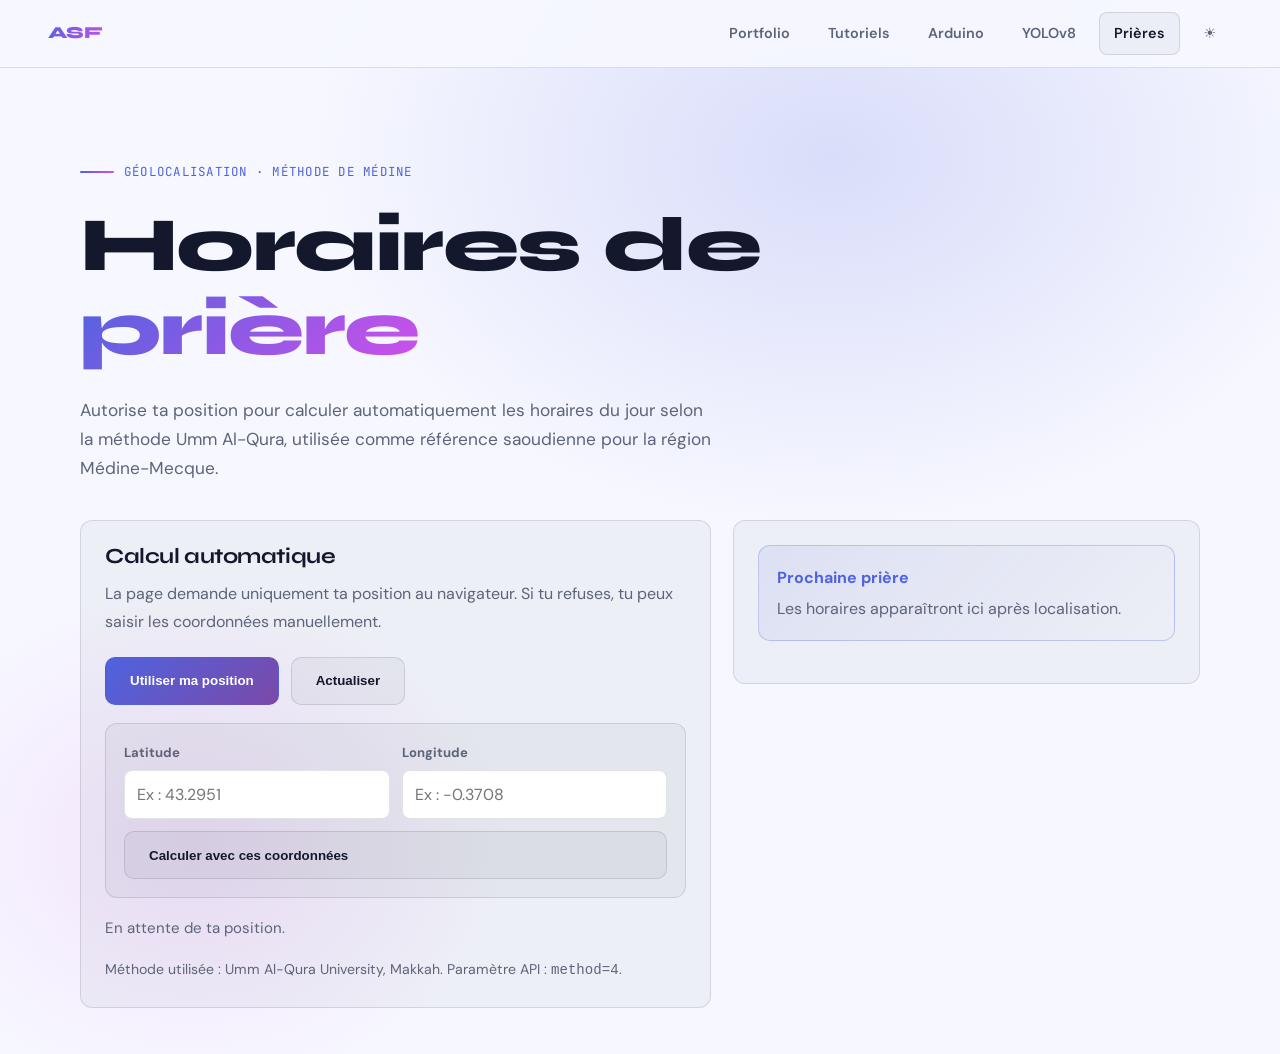
==== prayer-times.html @ 17aa17fb "Add localized prayer times page" ====
<!DOCTYPE html>
<html lang="fr">
<head>
    <meta charset="UTF-8">
    <meta name="viewport" content="width=device-width, initial-scale=1.0">
    <title>Horaires de prière - Méthode de Médine | ASF</title>
    <link href="https://fonts.googleapis.com/css2?family=Syne:wght@400;600;700;800&family=DM+Sans:wght@300;400;500;700&family=JetBrains+Mono:wght@400;600&display=swap" rel="stylesheet">
    <link rel="stylesheet" href="style.css?v=prayer-1">
</head>
<body>
    <nav>
        <a href="index.html" class="nav-logo">ASF</a>
        <div class="nav-links">
            <a href="index.html" class="nav-link">Portfolio</a>
            <a href="index.html#tutoriels" class="nav-link">Tutoriels</a>
            <a href="tutorial-arduino.html" class="nav-link">Arduino</a>
            <a href="tutorial-yolo.html" class="nav-link">YOLOv8</a>
            <a href="prayer-times.html" class="nav-link active">Prières</a>
            <button class="theme-toggle" type="button" data-theme-toggle>🌙</button>
        </div>
    </nav>

    <main class="tutorial-hero">
        <div class="hero-inner">
            <div class="eyebrow">Géolocalisation · Méthode de Médine</div>
            <h1>Horaires de <span class="gradient-text">prière</span></h1>
            <p class="lead">Autorise ta position pour calculer automatiquement les horaires du jour selon la méthode Umm Al-Qura, utilisée comme référence saoudienne pour la région Médine-Mecque.</p>

            <div class="prayer-panel">
                <section class="prayer-card">
                    <h2>Calcul automatique</h2>
                    <p>La page demande uniquement ta position au navigateur. Si tu refuses, tu peux saisir les coordonnées manuellement.</p>

                    <div class="location-actions">
                        <button class="btn btn-primary" type="button" id="useLocation">Utiliser ma position</button>
                        <button class="btn" type="button" id="refreshTimes">Actualiser</button>
                    </div>

                    <form class="location-form" id="manualForm">
                        <div class="field-row">
                            <div class="field">
                                <label for="latitude">Latitude</label>
                                <input id="latitude" name="latitude" type="number" step="0.000001" placeholder="Ex : 43.2951">
                            </div>
                            <div class="field">
                                <label for="longitude">Longitude</label>
                                <input id="longitude" name="longitude" type="number" step="0.000001" placeholder="Ex : -0.3708">
                            </div>
                        </div>
                        <button class="btn" type="submit">Calculer avec ces coordonnées</button>
                    </form>

                    <div class="prayer-status" id="status">En attente de ta position.</div>
                    <p class="method-note">Méthode utilisée : Umm Al-Qura University, Makkah. Paramètre API : <code>method=4</code>.</p>
                </section>

                <section class="prayer-card">
                    <div class="next-prayer" id="nextPrayer">
                        <strong>Prochaine prière</strong>
                        <span>Les horaires apparaîtront ici après localisation.</span>
                    </div>
                    <div class="prayer-times-grid" id="timesGrid"></div>
                </section>
            </div>
        </div>
    </main>

    <script src="script.js?v=prayer-1"></script>
    <script>
        const method = 4;
        const statusEl = document.getElementById("status");
        const gridEl = document.getElementById("timesGrid");
        const nextEl = document.getElementById("nextPrayer");
        const latInput = document.getElementById("latitude");
        const lonInput = document.getElementById("longitude");

        const prayerLabels = {
            Fajr: "Fajr",
            Sunrise: "Lever du soleil",
            Dhuhr: "Dhuhr",
            Asr: "Asr",
            Maghrib: "Maghrib",
            Isha: "Isha"
        };

        let lastCoords = null;

        function todayForApi() {
            const now = new Date();
            const dd = String(now.getDate()).padStart(2, "0");
            const mm = String(now.getMonth() + 1).padStart(2, "0");
            const yyyy = now.getFullYear();
            return `${dd}-${mm}-${yyyy}`;
        }

        function cleanTime(value) {
            return value.split(" ")[0];
        }

        function timeToDate(time) {
            const [hours, minutes] = cleanTime(time).split(":").map(Number);
            const date = new Date();
            date.setHours(hours, minutes, 0, 0);
            return date;
        }

        function findNextPrayer(timings) {
            const now = new Date();
            const entries = Object.keys(prayerLabels)
                .filter((key) => key !== "Sunrise")
                .map((key) => ({ key, label: prayerLabels[key], time: cleanTime(timings[key]), date: timeToDate(timings[key]) }));

            return entries.find((entry) => entry.date > now) || entries[0];
        }

        function renderTimes(timings, meta) {
            const next = findNextPrayer(timings);

            nextEl.innerHTML = `
                <strong>Prochaine prière : ${next.label}</strong>
                <span>${next.time} · ${meta.timezone || Intl.DateTimeFormat().resolvedOptions().timeZone}</span>
            `;

            gridEl.innerHTML = Object.entries(prayerLabels).map(([key, label]) => {
                const isNext = key === next.key;
                return `
                    <div class="prayer-time ${isNext ? "next" : ""}">
                        <span class="prayer-name">${label}</span>
                        <span class="prayer-clock">${cleanTime(timings[key])}</span>
                    </div>
                `;
            }).join("");
        }

        async function loadPrayerTimes(latitude, longitude) {
            lastCoords = { latitude, longitude };
            latInput.value = latitude.toFixed(6);
            lonInput.value = longitude.toFixed(6);
            statusEl.textContent = "Calcul des horaires en cours...";

            const url = `https://api.aladhan.com/v1/timings/${todayForApi()}?latitude=${latitude}&longitude=${longitude}&method=${method}`;
            const response = await fetch(url);
            if (!response.ok) throw new Error("Impossible de récupérer les horaires.");

            const payload = await response.json();
            renderTimes(payload.data.timings, payload.data.meta);
            statusEl.textContent = `Position utilisée : ${latitude.toFixed(4)}, ${longitude.toFixed(4)}.`;
        }

        document.getElementById("useLocation").addEventListener("click", () => {
            if (!navigator.geolocation) {
                statusEl.textContent = "La géolocalisation n'est pas disponible sur ce navigateur.";
                return;
            }

            statusEl.textContent = "Demande d'autorisation de position...";
            navigator.geolocation.getCurrentPosition(
                (position) => {
                    loadPrayerTimes(position.coords.latitude, position.coords.longitude)
                        .catch((error) => { statusEl.textContent = error.message; });
                },
                () => {
                    statusEl.textContent = "Position refusée. Tu peux saisir latitude et longitude manuellement.";
                },
                { enableHighAccuracy: true, timeout: 10000, maximumAge: 300000 }
            );
        });

        document.getElementById("manualForm").addEventListener("submit", (event) => {
            event.preventDefault();
            const latitude = Number(latInput.value);
            const longitude = Number(lonInput.value);

            if (!Number.isFinite(latitude) || !Number.isFinite(longitude)) {
                statusEl.textContent = "Entre une latitude et une longitude valides.";
                return;
            }

            loadPrayerTimes(latitude, longitude).catch((error) => {
                statusEl.textContent = error.message;
            });
        });

        document.getElementById("refreshTimes").addEventListener("click", () => {
            if (!lastCoords) {
                statusEl.textContent = "Choisis d'abord une position.";
                return;
            }

            loadPrayerTimes(lastCoords.latitude, lastCoords.longitude).catch((error) => {
                statusEl.textContent = error.message;
            });
        });
    </script>
</body>
</html>
---- style.css ----
:root {
    color-scheme: dark;
    --bg: #07070f;
    --surface: #0c0c18;
    --surface-2: rgba(255,255,255,0.04);
    --border: rgba(255,255,255,0.09);
    --text: #eeeef5;
    --muted: #9494b8;
    --primary: #667eea;
    --secondary: #764ba2;
    --accent: #f093fb;
    --success: #43e97b;
    --code-bg: #0d1117;
    --shadow: 0 24px 70px rgba(0,0,0,0.34);
    --nav-bg: rgba(7,7,15,0.86);
    --hero-glow-1: rgba(102,126,234,0.20);
    --hero-glow-2: rgba(240,147,251,0.14);
    --soft-primary: rgba(102,126,234,0.12);
    --soft-primary-strong: rgba(102,126,234,0.28);
    --soft-success: rgba(67,233,123,0.14);
    --success-border: rgba(67,233,123,0.34);
    --surface-wash: rgba(255,255,255,0.03);
    --mixed-text: #b9bad4;
}

:root[data-theme="light"] {
    color-scheme: light;
    --bg: #f7f8ff;
    --surface: #ffffff;
    --surface-2: rgba(20,24,45,0.04);
    --border: rgba(20,24,45,0.12);
    --text: #14182d;
    --muted: #5d647a;
    --primary: #4f63df;
    --secondary: #7b49a8;
    --accent: #d14feb;
    --success: #108b4e;
    --code-bg: #f0f3fb;
    --shadow: 0 22px 60px rgba(70,80,120,0.16);
    --nav-bg: rgba(247,248,255,0.90);
    --hero-glow-1: rgba(79,99,223,0.18);
    --hero-glow-2: rgba(209,79,235,0.12);
    --soft-primary: rgba(79,99,223,0.10);
    --soft-primary-strong: rgba(79,99,223,0.28);
    --soft-success: rgba(16,139,78,0.10);
    --success-border: rgba(16,139,78,0.30);
    --surface-wash: rgba(20,24,45,0.04);
    --mixed-text: #555d78;
}

* { margin: 0; padding: 0; box-sizing: border-box; }

html { scroll-behavior: smooth; }

body {
    font-family: "DM Sans", system-ui, -apple-system, BlinkMacSystemFont, "Segoe UI", sans-serif;
    background:
        radial-gradient(ellipse 70% 60% at 65% 15%, var(--hero-glow-1), transparent 60%),
        radial-gradient(ellipse 45% 45% at 15% 80%, var(--hero-glow-2), transparent 55%),
        var(--bg);
    color: var(--text);
    line-height: 1.7;
    overflow-x: hidden;
}

a { color: inherit; }

nav {
    position: sticky;
    top: 0;
    z-index: 20;
    min-height: 68px;
    padding: 0 48px;
    display: flex;
    align-items: center;
    justify-content: space-between;
    gap: 20px;
    background: var(--nav-bg);
    border-bottom: 1px solid var(--border);
    backdrop-filter: blur(22px);
}

.nav-logo {
    font-family: "Syne", "Unbounded", sans-serif;
    font-weight: 800;
    font-size: 1.05rem;
    text-decoration: none;
    background: linear-gradient(135deg, var(--primary), var(--accent));
    -webkit-background-clip: text;
    -webkit-text-fill-color: transparent;
    background-clip: text;
}

.nav-links {
    display: flex;
    align-items: center;
    gap: 8px;
    flex-wrap: wrap;
    justify-content: flex-end;
}

.nav-link,
.theme-toggle {
    border: 1px solid transparent;
    border-radius: 8px;
    padding: 8px 14px;
    color: var(--muted);
    background: transparent;
    text-decoration: none;
    font: inherit;
    font-size: 0.9rem;
    font-weight: 600;
    cursor: pointer;
    transition: color 0.2s, background 0.2s, border-color 0.2s, transform 0.2s;
}

.nav-link:hover,
.theme-toggle:hover,
.nav-link.active {
    color: var(--text);
    background: var(--surface-2);
    border-color: var(--border);
}

.nav-cta {
    color: white;
    background: linear-gradient(135deg, var(--primary), var(--secondary));
    border-color: transparent;
}

.nav-cta:hover {
    color: white;
    transform: translateY(-1px);
}

.theme-toggle {
    min-width: 44px;
    height: 40px;
    display: inline-flex;
    align-items: center;
    justify-content: center;
    padding: 0 12px;
}

.hero {
    min-height: calc(100vh - 68px);
    display: grid;
    align-items: center;
    padding: 90px 48px 70px;
}

.hero-inner,
.section,
.tutorial-layout,
.stats-inner,
.tuto-inner,
.footer-inner {
    width: min(1120px, 100%);
    margin: 0 auto;
}

.hero-inner {
    display: grid;
    grid-template-columns: minmax(0, 1fr) auto;
    gap: 72px;
    align-items: center;
}

.eyebrow,
.section-tag {
    display: inline-flex;
    align-items: center;
    gap: 10px;
    margin-bottom: 20px;
    color: var(--primary);
    font-family: "JetBrains Mono", "IBM Plex Mono", monospace;
    font-size: 0.78rem;
    letter-spacing: 0.1em;
    text-transform: uppercase;
}

.eyebrow::before,
.section-tag::before {
    content: "";
    width: 34px;
    height: 2px;
    border-radius: 999px;
    background: linear-gradient(90deg, var(--primary), var(--accent));
}

h1,
h2,
h3 {
    font-family: "Syne", "Unbounded", sans-serif;
    letter-spacing: -0.02em;
    line-height: 1.1;
}

h1 {
    max-width: 760px;
    margin-bottom: 24px;
    font-size: clamp(2.5rem, 6vw, 5rem);
    font-weight: 800;
}

.gradient-text {
    background: linear-gradient(135deg, var(--primary), var(--accent));
    -webkit-background-clip: text;
    -webkit-text-fill-color: transparent;
    background-clip: text;
}

.lead {
    max-width: 640px;
    margin-bottom: 36px;
    color: var(--muted);
    font-size: 1.08rem;
}

.btn-row {
    display: flex;
    gap: 14px;
    flex-wrap: wrap;
}

.btn {
    display: inline-flex;
    align-items: center;
    gap: 8px;
    min-height: 48px;
    padding: 12px 24px;
    border-radius: 10px;
    border: 1px solid var(--border);
    background: var(--surface-2);
    color: var(--text);
    text-decoration: none;
    font-weight: 700;
    transition: transform 0.2s, border-color 0.2s, box-shadow 0.2s;
}

.btn:hover {
    transform: translateY(-2px);
    border-color: var(--soft-primary-strong);
    box-shadow: var(--shadow);
}

.btn-primary {
    color: white;
    border-color: transparent;
    background: linear-gradient(135deg, var(--primary), var(--secondary));
}

.avatar {
    position: relative;
    width: 220px;
    height: 220px;
    border-radius: 50%;
    padding: 5px;
    background: linear-gradient(135deg, var(--primary), var(--accent), var(--secondary));
    box-shadow: var(--shadow);
}

.avatar-inner {
    width: 100%;
    height: 100%;
    border-radius: inherit;
    display: grid;
    place-items: center;
    background: var(--surface);
    color: var(--primary);
    font-family: "Syne", sans-serif;
    font-size: 3.4rem;
    font-weight: 800;
}

.badge {
    position: absolute;
    right: -8px;
    bottom: 12px;
    padding: 6px 14px;
    border-radius: 999px;
    border: 1px solid var(--success-border);
    color: var(--success);
    background: var(--soft-success);
    font-size: 0.78rem;
    font-weight: 800;
}

.stats-bar {
    padding: 28px 48px;
    border-block: 1px solid var(--border);
    background: var(--surface-wash);
}

.stats-inner {
    display: grid;
    grid-template-columns: repeat(4, 1fr);
}

.stat {
    padding: 0 26px;
    border-right: 1px solid var(--border);
}

.stat:first-child { padding-left: 0; }
.stat:last-child { border-right: 0; }

.stat-num {
    font-family: "Syne", sans-serif;
    font-size: 1.8rem;
    font-weight: 800;
    color: var(--primary);
    line-height: 1;
    margin-bottom: 8px;
}

.stat-label,
.section-subtitle,
.card p,
.tutorial-card p,
.contact-card span,
.meta {
    color: var(--muted);
}

.section,
.tuto-section {
    padding: 86px 48px;
}

.section-title {
    margin-bottom: 16px;
    font-size: clamp(1.8rem, 3.6vw, 2.8rem);
}

.section-subtitle {
    max-width: 650px;
    margin-bottom: 44px;
    font-size: 1rem;
}

.grid-2,
.tutorial-grid,
.contact-grid {
    display: grid;
    grid-template-columns: repeat(2, minmax(0, 1fr));
    gap: 18px;
}

.skills-grid {
    display: grid;
    grid-template-columns: repeat(3, minmax(0, 1fr));
    gap: 12px;
}

.card,
.tutorial-card,
.contact-card,
.side-card,
.callout,
.code-block,
.table-wrap {
    border: 1px solid var(--border);
    background: var(--surface-2);
    border-radius: 12px;
}

.card {
    padding: 28px;
    transition: transform 0.22s, border-color 0.22s, box-shadow 0.22s;
}

.card:hover,
.tutorial-card:hover,
.contact-card:hover {
    transform: translateY(-3px);
    border-color: var(--soft-primary-strong);
    box-shadow: var(--shadow);
}

.icon {
    width: 48px;
    height: 48px;
    margin-bottom: 20px;
    display: grid;
    place-items: center;
    border-radius: 10px;
    background: var(--soft-primary);
    color: var(--primary);
    font-size: 1.5rem;
}

.card h3,
.tutorial-card h3 {
    margin-bottom: 10px;
    font-size: 1.12rem;
}

.skill {
    display: flex;
    align-items: center;
    gap: 10px;
    min-height: 58px;
    padding: 14px 16px;
    border-radius: 10px;
    border: 1px solid var(--border);
    background: var(--surface-2);
    color: var(--text);
    font-weight: 600;
}

.skill::before {
    content: "";
    width: 8px;
    height: 8px;
    flex: 0 0 8px;
    border-radius: 50%;
    background: linear-gradient(135deg, var(--primary), var(--accent));
}

.tutorial-card {
    overflow: hidden;
    color: inherit;
    text-decoration: none;
    transition: transform 0.22s, border-color 0.22s, box-shadow 0.22s;
}

.tutorial-thumb {
    min-height: 175px;
    padding: 20px;
    display: grid;
    align-content: space-between;
    background:
        radial-gradient(circle at 50% 30%, var(--soft-primary-strong), transparent 60%),
        var(--code-bg);
}

.tutorial-icon {
    font-size: 3.4rem;
    line-height: 1;
}

.code-line {
    font-family: "JetBrains Mono", "IBM Plex Mono", monospace;
    color: var(--primary);
    font-size: 0.76rem;
    white-space: nowrap;
    overflow: hidden;
    text-overflow: ellipsis;
}

.tutorial-body {
    padding: 24px;
}

.tags {
    display: flex;
    flex-wrap: wrap;
    gap: 8px;
    margin-bottom: 14px;
}

.tag {
    padding: 3px 10px;
    border-radius: 6px;
    border: 1px solid var(--soft-primary-strong);
    background: var(--soft-primary);
    color: var(--primary);
    font-size: 0.74rem;
    font-weight: 800;
}

.contact-card {
    display: flex;
    gap: 16px;
    align-items: flex-start;
    padding: 22px;
    transition: transform 0.22s, border-color 0.22s, box-shadow 0.22s;
}

.contact-card strong {
    display: block;
    color: var(--primary);
    margin-bottom: 4px;
    font-size: 0.78rem;
    text-transform: uppercase;
    letter-spacing: 0.06em;
}

footer {
    padding: 32px 48px;
    border-top: 1px solid var(--border);
}

.footer-inner {
    display: flex;
    justify-content: space-between;
    gap: 20px;
    color: var(--muted);
    font-size: 0.88rem;
}

.tutorial-hero {
    padding: 86px 48px 46px;
    border-bottom: 1px solid var(--border);
}

.tutorial-hero .hero-inner {
    display: block;
}

.toc {
    position: sticky;
    top: 68px;
    z-index: 10;
    overflow-x: auto;
    border-bottom: 1px solid var(--border);
    background: var(--nav-bg);
    backdrop-filter: blur(18px);
}

.toc-inner {
    width: min(1120px, 100%);
    margin: 0 auto;
    padding: 0 48px;
    display: flex;
    white-space: nowrap;
}

.toc a {
    padding: 13px 16px;
    border-bottom: 2px solid transparent;
    color: var(--muted);
    text-decoration: none;
    font-size: 0.86rem;
    font-weight: 700;
}

.toc a:hover,
.toc a.active {
    color: var(--primary);
    border-bottom-color: var(--primary);
}

.tutorial-layout {
    padding: 58px 48px 84px;
    display: grid;
    grid-template-columns: minmax(0, 1fr) 280px;
    gap: 52px;
    align-items: start;
}

.lesson {
    scroll-margin-top: 138px;
    margin-bottom: 58px;
}

.lesson h2 {
    margin-bottom: 18px;
    font-size: 1.55rem;
}

.lesson p,
.lesson li {
    color: var(--mixed-text);
}

.lesson ul {
    list-style: none;
    margin: 14px 0 0;
}

.lesson li {
    position: relative;
    padding: 5px 0 5px 20px;
}

.lesson li::before {
    content: ">";
    position: absolute;
    left: 0;
    color: var(--primary);
    font-family: "JetBrains Mono", monospace;
}

.side {
    position: sticky;
    top: 142px;
}

.side-card {
    padding: 20px;
    margin-bottom: 16px;
}

.side-card h3 {
    margin-bottom: 12px;
    color: var(--primary);
    font-family: "JetBrains Mono", monospace;
    font-size: 0.78rem;
    text-transform: uppercase;
    letter-spacing: 0.08em;
}

.side-card a,
.side-card span {
    display: block;
    padding: 8px 0;
    color: var(--muted);
    text-decoration: none;
    font-size: 0.92rem;
}

.side-card a:hover { color: var(--primary); }

.callout {
    margin: 18px 0;
    padding: 16px 18px;
    color: var(--text);
}

.code-block {
    margin: 18px 0;
    overflow: hidden;
    background: var(--code-bg);
}

.code-head {
    display: flex;
    justify-content: space-between;
    gap: 14px;
    padding: 10px 16px;
    border-bottom: 1px solid var(--border);
    color: var(--primary);
    font-family: "JetBrains Mono", monospace;
    font-size: 0.78rem;
}

.copy-btn {
    border: 1px solid var(--soft-primary-strong);
    border-radius: 6px;
    padding: 3px 10px;
    background: var(--soft-primary);
    color: var(--primary);
    cursor: pointer;
}

pre {
    overflow-x: auto;
    padding: 18px;
    color: var(--mixed-text);
    font-family: "JetBrains Mono", "IBM Plex Mono", monospace;
    font-size: 0.86rem;
    line-height: 1.65;
}

.table-wrap {
    margin: 18px 0;
    overflow-x: auto;
}

table {
    width: 100%;
    border-collapse: collapse;
    font-size: 0.9rem;
}

th,
td {
    padding: 12px 14px;
    text-align: left;
    border-top: 1px solid var(--border);
}

th {
    color: var(--primary);
    background: var(--soft-primary);
    border-top: 0;
}

.prayer-panel {
    display: grid;
    grid-template-columns: minmax(0, 1.15fr) minmax(280px, 0.85fr);
    gap: 22px;
    align-items: start;
    margin-top: 34px;
}

.prayer-card,
.prayer-time,
.location-form {
    border: 1px solid var(--border);
    border-radius: 12px;
    background: var(--surface-2);
}

.prayer-card {
    padding: 24px;
}

.prayer-card h2 {
    margin-bottom: 12px;
    font-size: 1.35rem;
}

.prayer-card p {
    color: var(--muted);
}

.location-actions {
    display: flex;
    flex-wrap: wrap;
    gap: 12px;
    margin-top: 22px;
}

.location-form {
    display: grid;
    gap: 12px;
    margin-top: 18px;
    padding: 18px;
}

.field-row {
    display: grid;
    grid-template-columns: repeat(2, minmax(0, 1fr));
    gap: 12px;
}

.field label {
    display: block;
    margin-bottom: 6px;
    color: var(--muted);
    font-size: 0.82rem;
    font-weight: 700;
}

.field input {
    width: 100%;
    min-height: 44px;
    border: 1px solid var(--border);
    border-radius: 8px;
    background: var(--surface);
    color: var(--text);
    padding: 10px 12px;
    font: inherit;
}

.prayer-status {
    margin-top: 18px;
    color: var(--muted);
    font-size: 0.94rem;
}

.prayer-times-grid {
    display: grid;
    gap: 12px;
}

.prayer-time {
    display: flex;
    justify-content: space-between;
    align-items: center;
    gap: 18px;
    padding: 16px 18px;
}

.prayer-time.next {
    border-color: var(--soft-primary-strong);
    background: var(--soft-primary);
}

.prayer-name {
    color: var(--muted);
    font-size: 0.86rem;
    font-weight: 800;
    text-transform: uppercase;
    letter-spacing: 0.07em;
}

.prayer-clock {
    color: var(--text);
    font-family: "JetBrains Mono", monospace;
    font-size: 1.2rem;
    font-weight: 700;
}

.next-prayer {
    margin-bottom: 18px;
    padding: 18px;
    border: 1px solid var(--soft-primary-strong);
    border-radius: 12px;
    background: linear-gradient(135deg, var(--soft-primary), transparent);
}

.next-prayer strong {
    display: block;
    color: var(--primary);
    margin-bottom: 4px;
}

.next-prayer span {
    color: var(--muted);
}

.method-note {
    margin-top: 16px;
    color: var(--muted);
    font-size: 0.88rem;
}

@media (max-width: 900px) {
    nav {
        padding: 12px 20px;
        align-items: flex-start;
        flex-direction: column;
    }

    .nav-links {
        justify-content: flex-start;
    }

    .hero,
    .section,
    .tuto-section,
    .tutorial-hero,
    .tutorial-layout,
    footer {
        padding-left: 20px;
        padding-right: 20px;
    }

    .hero-inner {
        grid-template-columns: 1fr;
        gap: 36px;
    }

    .avatar { display: none; }
    .stats-inner { grid-template-columns: repeat(2, 1fr); gap: 20px; }
    .stat { padding: 0; border-right: 0; }
    .grid-2,
    .tutorial-grid,
    .contact-grid,
    .skills-grid,
    .prayer-panel,
    .tutorial-layout {
        grid-template-columns: 1fr;
    }

    .field-row { grid-template-columns: 1fr; }

    .toc { top: 113px; }
    .toc-inner { padding: 0 20px; }
    .side { display: none; }
    .footer-inner { flex-direction: column; }
}

@media (max-width: 560px) {
    .nav-link { padding: 7px 10px; font-size: 0.84rem; }
    .stats-inner { grid-template-columns: 1fr; }
    .btn { width: 100%; justify-content: center; }
}
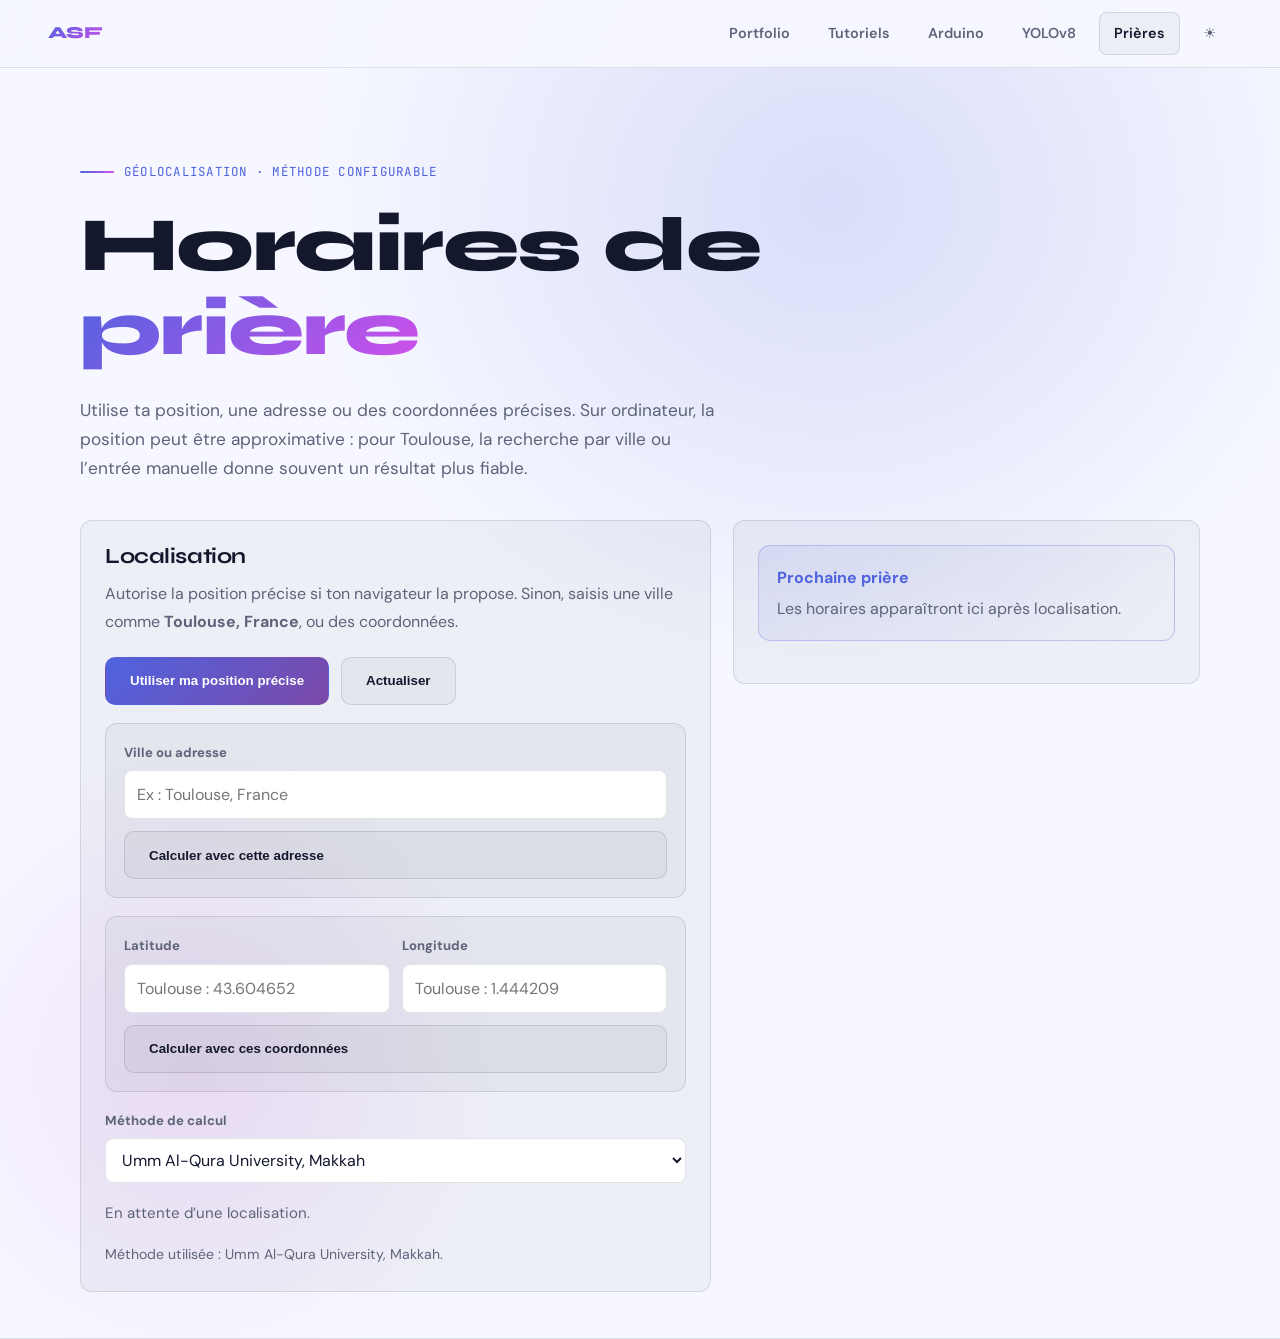
==== commit f8a29c2f: "Improve prayer location and method selection" ====
--- a/prayer-times.html
+++ b/prayer-times.html
@@ -3,9 +3,9 @@
 <head>
     <meta charset="UTF-8">
     <meta name="viewport" content="width=device-width, initial-scale=1.0">
-    <title>Horaires de prière - Méthode de Médine | ASF</title>
+    <title>Horaires de prière localisés | ASF</title>
     <link href="https://fonts.googleapis.com/css2?family=Syne:wght@400;600;700;800&family=DM+Sans:wght@300;400;500;700&family=JetBrains+Mono:wght@400;600&display=swap" rel="stylesheet">
-    <link rel="stylesheet" href="style.css?v=prayer-1">
+    <link rel="stylesheet" href="style.css?v=prayer-2">
 </head>
 <body>
     <nav>
@@ -22,36 +22,71 @@
 
     <main class="tutorial-hero">
         <div class="hero-inner">
-            <div class="eyebrow">Géolocalisation · Méthode de Médine</div>
+            <div class="eyebrow">Géolocalisation · Méthode configurable</div>
             <h1>Horaires de <span class="gradient-text">prière</span></h1>
-            <p class="lead">Autorise ta position pour calculer automatiquement les horaires du jour selon la méthode Umm Al-Qura, utilisée comme référence saoudienne pour la région Médine-Mecque.</p>
+            <p class="lead">Utilise ta position, une adresse ou des coordonnées précises. Sur ordinateur, la position peut être approximative : pour Toulouse, la recherche par ville ou l’entrée manuelle donne souvent un résultat plus fiable.</p>
 
             <div class="prayer-panel">
                 <section class="prayer-card">
-                    <h2>Calcul automatique</h2>
-                    <p>La page demande uniquement ta position au navigateur. Si tu refuses, tu peux saisir les coordonnées manuellement.</p>
+                    <h2>Localisation</h2>
+                    <p>Autorise la position précise si ton navigateur la propose. Sinon, saisis une ville comme <strong>Toulouse, France</strong>, ou des coordonnées.</p>
 
                     <div class="location-actions">
-                        <button class="btn btn-primary" type="button" id="useLocation">Utiliser ma position</button>
+                        <button class="btn btn-primary" type="button" id="useLocation">Utiliser ma position précise</button>
                         <button class="btn" type="button" id="refreshTimes">Actualiser</button>
                     </div>
+
+                    <form class="location-form" id="addressForm">
+                        <div class="field">
+                            <label for="address">Ville ou adresse</label>
+                            <input id="address" name="address" type="text" placeholder="Ex : Toulouse, France">
+                        </div>
+                        <button class="btn" type="submit">Calculer avec cette adresse</button>
+                    </form>
 
                     <form class="location-form" id="manualForm">
                         <div class="field-row">
                             <div class="field">
                                 <label for="latitude">Latitude</label>
-                                <input id="latitude" name="latitude" type="number" step="0.000001" placeholder="Ex : 43.2951">
+                                <input id="latitude" name="latitude" type="number" step="0.000001" placeholder="Toulouse : 43.604652">
                             </div>
                             <div class="field">
                                 <label for="longitude">Longitude</label>
-                                <input id="longitude" name="longitude" type="number" step="0.000001" placeholder="Ex : -0.3708">
+                                <input id="longitude" name="longitude" type="number" step="0.000001" placeholder="Toulouse : 1.444209">
                             </div>
                         </div>
                         <button class="btn" type="submit">Calculer avec ces coordonnées</button>
                     </form>
 
-                    <div class="prayer-status" id="status">En attente de ta position.</div>
-                    <p class="method-note">Méthode utilisée : Umm Al-Qura University, Makkah. Paramètre API : <code>method=4</code>.</p>
+                    <div class="field method-field">
+                        <label for="methodSelect">Méthode de calcul</label>
+                        <select id="methodSelect">
+                            <option value="3">Muslim World League</option>
+                            <option value="4" selected>Umm Al-Qura University, Makkah</option>
+                            <option value="2">Islamic Society of North America</option>
+                            <option value="5">Egyptian General Authority of Survey</option>
+                            <option value="1">University of Islamic Sciences, Karachi</option>
+                            <option value="7">Institute of Geophysics, University of Tehran</option>
+                            <option value="8">Gulf Region</option>
+                            <option value="9">Kuwait</option>
+                            <option value="10">Qatar</option>
+                            <option value="11">Majlis Ugama Islam Singapura</option>
+                            <option value="12">Union Organization islamic de France</option>
+                            <option value="13">Diyanet İşleri Başkanlığı, Turkey</option>
+                            <option value="14">Spiritual Administration of Muslims of Russia</option>
+                            <option value="15">Moonsighting Committee</option>
+                            <option value="16">Dubai, UAE</option>
+                            <option value="17">JAKIM, Malaysia</option>
+                            <option value="18">Tunisia</option>
+                            <option value="19">Algeria</option>
+                            <option value="20">Kementerian Agama Republik Indonesia</option>
+                            <option value="21">Morocco</option>
+                            <option value="22">Comunidade Islâmica de Lisboa</option>
+                        </select>
+                    </div>
+
+                    <div class="prayer-status" id="status">En attente d’une localisation.</div>
+                    <p class="method-note" id="methodNote">Méthode utilisée : Umm Al-Qura University, Makkah.</p>
                 </section>
 
                 <section class="prayer-card">
@@ -65,14 +100,16 @@
         </div>
     </main>
 
-    <script src="script.js?v=prayer-1"></script>
+    <script src="script.js?v=prayer-2"></script>
     <script>
-        const method = 4;
         const statusEl = document.getElementById("status");
         const gridEl = document.getElementById("timesGrid");
         const nextEl = document.getElementById("nextPrayer");
         const latInput = document.getElementById("latitude");
         const lonInput = document.getElementById("longitude");
+        const addressInput = document.getElementById("address");
+        const methodSelect = document.getElementById("methodSelect");
+        const methodNote = document.getElementById("methodNote");
 
         const prayerLabels = {
             Fajr: "Fajr",
@@ -83,7 +120,7 @@
             Isha: "Isha"
         };
 
-        let lastCoords = null;
+        let lastRequest = null;
 
         function todayForApi() {
             const now = new Date();
@@ -93,6 +130,14 @@
             return `${dd}-${mm}-${yyyy}`;
         }
 
+        function selectedMethod() {
+            return methodSelect.value;
+        }
+
+        function selectedMethodName() {
+            return methodSelect.options[methodSelect.selectedIndex].textContent;
+        }
+
         function cleanTime(value) {
             return value.split(" ")[0];
         }
@@ -115,10 +160,12 @@
 
         function renderTimes(timings, meta) {
             const next = findNextPrayer(timings);
+            const methodName = meta.method?.name || selectedMethodName();
+            const timezone = meta.timezone || Intl.DateTimeFormat().resolvedOptions().timeZone;
 
             nextEl.innerHTML = `
                 <strong>Prochaine prière : ${next.label}</strong>
-                <span>${next.time} · ${meta.timezone || Intl.DateTimeFormat().resolvedOptions().timeZone}</span>
+                <span>${next.time} · ${timezone}</span>
             `;
 
             gridEl.innerHTML = Object.entries(prayerLabels).map(([key, label]) => {
@@ -130,40 +177,88 @@
                     </div>
                 `;
             }).join("");
-        }
-
-        async function loadPrayerTimes(latitude, longitude) {
-            lastCoords = { latitude, longitude };
+
+            methodNote.textContent = `Méthode utilisée : ${methodName}.`;
+        }
+
+        async function fetchPrayerTimes(url, label) {
+            statusEl.textContent = "Calcul des horaires en cours...";
+            const response = await fetch(url);
+            if (!response.ok) throw new Error("Impossible de récupérer les horaires.");
+
+            const payload = await response.json();
+            renderTimes(payload.data.timings, payload.data.meta);
+            statusEl.textContent = label;
+        }
+
+        async function loadByCoordinates(latitude, longitude, accuracy) {
+            lastRequest = { type: "coords", latitude, longitude, accuracy };
             latInput.value = latitude.toFixed(6);
             lonInput.value = longitude.toFixed(6);
-            statusEl.textContent = "Calcul des horaires en cours...";
-
-            const url = `https://api.aladhan.com/v1/timings/${todayForApi()}?latitude=${latitude}&longitude=${longitude}&method=${method}`;
-            const response = await fetch(url);
-            if (!response.ok) throw new Error("Impossible de récupérer les horaires.");
-
-            const payload = await response.json();
-            renderTimes(payload.data.timings, payload.data.meta);
-            statusEl.textContent = `Position utilisée : ${latitude.toFixed(4)}, ${longitude.toFixed(4)}.`;
+
+            const url = `https://api.aladhan.com/v1/timings/${todayForApi()}?latitude=${latitude}&longitude=${longitude}&method=${selectedMethod()}`;
+            const accuracyText = Number.isFinite(accuracy) ? ` · précision navigateur : environ ${Math.round(accuracy)} m` : "";
+            await fetchPrayerTimes(url, `Position utilisée : ${latitude.toFixed(5)}, ${longitude.toFixed(5)}${accuracyText}.`);
+        }
+
+        async function geocodeAddress(address) {
+            statusEl.textContent = "Recherche des coordonnées de l’adresse...";
+            const url = `https://nominatim.openstreetmap.org/search?format=json&limit=1&q=${encodeURIComponent(address)}`;
+            const response = await fetch(url, { headers: { "Accept": "application/json" } });
+            if (!response.ok) throw new Error("Impossible de rechercher cette adresse.");
+
+            const results = await response.json();
+            if (!results.length) throw new Error("Adresse introuvable. Essaie avec ville + pays, par exemple Toulouse, France.");
+
+            return {
+                latitude: Number(results[0].lat),
+                longitude: Number(results[0].lon),
+                label: results[0].display_name || address
+            };
+        }
+
+        async function loadByAddress(address) {
+            lastRequest = { type: "address", address };
+            addressInput.value = address;
+
+            const location = await geocodeAddress(address);
+            lastRequest = { type: "address", address, location };
+            await loadByCoordinates(location.latitude, location.longitude);
+            lastRequest = { type: "address", address, location };
+            statusEl.textContent = `Adresse utilisée : ${location.label}.`;
         }
 
         document.getElementById("useLocation").addEventListener("click", () => {
             if (!navigator.geolocation) {
-                statusEl.textContent = "La géolocalisation n'est pas disponible sur ce navigateur.";
-                return;
-            }
-
-            statusEl.textContent = "Demande d'autorisation de position...";
+                statusEl.textContent = "La géolocalisation n’est pas disponible sur ce navigateur.";
+                return;
+            }
+
+            statusEl.textContent = "Demande d’autorisation de position précise...";
             navigator.geolocation.getCurrentPosition(
                 (position) => {
-                    loadPrayerTimes(position.coords.latitude, position.coords.longitude)
+                    loadByCoordinates(position.coords.latitude, position.coords.longitude, position.coords.accuracy)
                         .catch((error) => { statusEl.textContent = error.message; });
                 },
                 () => {
-                    statusEl.textContent = "Position refusée. Tu peux saisir latitude et longitude manuellement.";
+                    statusEl.textContent = "Position refusée ou trop imprécise. Essaie avec “Toulouse, France” ou tes coordonnées.";
                 },
-                { enableHighAccuracy: true, timeout: 10000, maximumAge: 300000 }
+                { enableHighAccuracy: true, timeout: 20000, maximumAge: 0 }
             );
+        });
+
+        document.getElementById("addressForm").addEventListener("submit", (event) => {
+            event.preventDefault();
+            const address = addressInput.value.trim();
+
+            if (!address) {
+                statusEl.textContent = "Entre une ville ou une adresse.";
+                return;
+            }
+
+            loadByAddress(address).catch((error) => {
+                statusEl.textContent = error.message;
+            });
         });
 
         document.getElementById("manualForm").addEventListener("submit", (event) => {
@@ -176,21 +271,32 @@
                 return;
             }
 
-            loadPrayerTimes(latitude, longitude).catch((error) => {
+            loadByCoordinates(latitude, longitude).catch((error) => {
                 statusEl.textContent = error.message;
             });
         });
 
         document.getElementById("refreshTimes").addEventListener("click", () => {
-            if (!lastCoords) {
-                statusEl.textContent = "Choisis d'abord une position.";
-                return;
-            }
-
-            loadPrayerTimes(lastCoords.latitude, lastCoords.longitude).catch((error) => {
-                statusEl.textContent = error.message;
-            });
-        });
+            if (!lastRequest) {
+                statusEl.textContent = "Choisis d’abord une localisation.";
+                return;
+            }
+
+            if (lastRequest.type === "address") {
+                loadByAddress(lastRequest.address).catch((error) => { statusEl.textContent = error.message; });
+                return;
+            }
+
+            loadByCoordinates(lastRequest.latitude, lastRequest.longitude, lastRequest.accuracy)
+                .catch((error) => { statusEl.textContent = error.message; });
+        });
+
+        methodSelect.addEventListener("change", () => {
+            methodNote.textContent = `Méthode utilisée : ${selectedMethodName()}.`;
+            if (lastRequest) document.getElementById("refreshTimes").click();
+        });
+
+        methodNote.textContent = `Méthode utilisée : ${selectedMethodName()}.`;
     </script>
 </body>
 </html>
--- a/style.css
+++ b/style.css
@@ -735,7 +735,8 @@
     font-weight: 700;
 }
 
-.field input {
+.field input,
+.field select {
     width: 100%;
     min-height: 44px;
     border: 1px solid var(--border);
@@ -744,6 +745,10 @@
     color: var(--text);
     padding: 10px 12px;
     font: inherit;
+}
+
+.method-field {
+    margin-top: 18px;
 }
 
 .prayer-status {
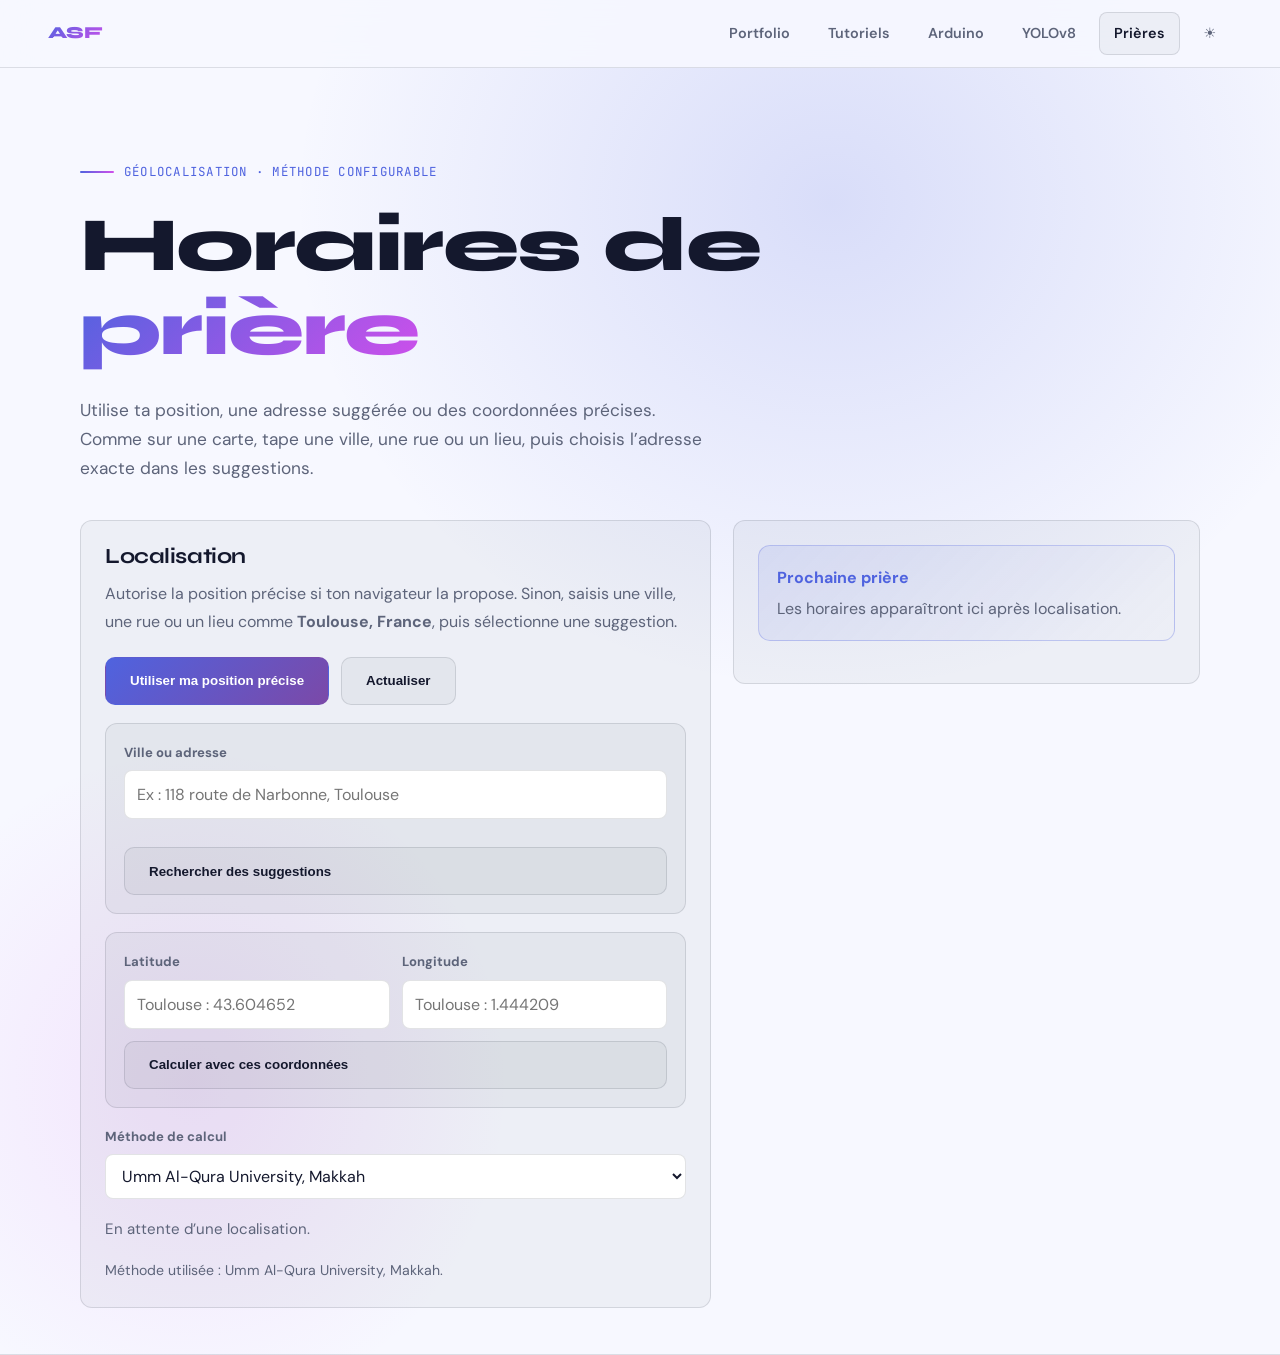
==== commit 58f342eb: "Add exact address suggestions for prayer times" ====
--- a/prayer-times.html
+++ b/prayer-times.html
@@ -5,7 +5,7 @@
     <meta name="viewport" content="width=device-width, initial-scale=1.0">
     <title>Horaires de prière localisés | ASF</title>
     <link href="https://fonts.googleapis.com/css2?family=Syne:wght@400;600;700;800&family=DM+Sans:wght@300;400;500;700&family=JetBrains+Mono:wght@400;600&display=swap" rel="stylesheet">
-    <link rel="stylesheet" href="style.css?v=prayer-2">
+    <link rel="stylesheet" href="style.css?v=prayer-3">
 </head>
 <body>
     <nav>
@@ -24,12 +24,12 @@
         <div class="hero-inner">
             <div class="eyebrow">Géolocalisation · Méthode configurable</div>
             <h1>Horaires de <span class="gradient-text">prière</span></h1>
-            <p class="lead">Utilise ta position, une adresse ou des coordonnées précises. Sur ordinateur, la position peut être approximative : pour Toulouse, la recherche par ville ou l’entrée manuelle donne souvent un résultat plus fiable.</p>
+            <p class="lead">Utilise ta position, une adresse suggérée ou des coordonnées précises. Comme sur une carte, tape une ville, une rue ou un lieu, puis choisis l’adresse exacte dans les suggestions.</p>
 
             <div class="prayer-panel">
                 <section class="prayer-card">
                     <h2>Localisation</h2>
-                    <p>Autorise la position précise si ton navigateur la propose. Sinon, saisis une ville comme <strong>Toulouse, France</strong>, ou des coordonnées.</p>
+                    <p>Autorise la position précise si ton navigateur la propose. Sinon, saisis une ville, une rue ou un lieu comme <strong>Toulouse, France</strong>, puis sélectionne une suggestion.</p>
 
                     <div class="location-actions">
                         <button class="btn btn-primary" type="button" id="useLocation">Utiliser ma position précise</button>
@@ -39,9 +39,10 @@
                     <form class="location-form" id="addressForm">
                         <div class="field">
                             <label for="address">Ville ou adresse</label>
-                            <input id="address" name="address" type="text" placeholder="Ex : Toulouse, France">
+                            <input id="address" name="address" type="text" placeholder="Ex : 118 route de Narbonne, Toulouse" autocomplete="off">
                         </div>
-                        <button class="btn" type="submit">Calculer avec cette adresse</button>
+                        <div class="suggestions" id="suggestions" aria-live="polite"></div>
+                        <button class="btn" type="submit">Rechercher des suggestions</button>
                     </form>
 
                     <form class="location-form" id="manualForm">
@@ -86,6 +87,7 @@
                     </div>
 
                     <div class="prayer-status" id="status">En attente d’une localisation.</div>
+                    <div class="detected-address" id="detectedAddress"></div>
                     <p class="method-note" id="methodNote">Méthode utilisée : Umm Al-Qura University, Makkah.</p>
                 </section>
 
@@ -100,7 +102,7 @@
         </div>
     </main>
 
-    <script src="script.js?v=prayer-2"></script>
+    <script src="script.js?v=prayer-3"></script>
     <script>
         const statusEl = document.getElementById("status");
         const gridEl = document.getElementById("timesGrid");
@@ -108,6 +110,8 @@
         const latInput = document.getElementById("latitude");
         const lonInput = document.getElementById("longitude");
         const addressInput = document.getElementById("address");
+        const suggestionsEl = document.getElementById("suggestions");
+        const detectedAddressEl = document.getElementById("detectedAddress");
         const methodSelect = document.getElementById("methodSelect");
         const methodNote = document.getElementById("methodNote");
 
@@ -181,6 +185,69 @@
             methodNote.textContent = `Méthode utilisée : ${methodName}.`;
         }
 
+        let suggestionTimer = null;
+
+        function shortSuggestionName(result) {
+            const address = result.address || {};
+            return result.name || address.road || address.city || address.town || address.village || result.display_name.split(",")[0];
+        }
+
+        function escapeHtml(value) {
+            return String(value).replace(/[&<>"']/g, (char) => ({
+                "&": "&amp;",
+                "<": "&lt;",
+                ">": "&gt;",
+                '"': "&quot;",
+                "'": "&#39;"
+            }[char]));
+        }
+
+        function renderSuggestions(results) {
+            if (!results.length) {
+                suggestionsEl.innerHTML = '<div class="suggestion-detail">Aucune adresse trouvée. Essaie avec ville + pays.</div>';
+                return;
+            }
+
+            suggestionsEl.innerHTML = results.map((result, index) => `
+                <button class="suggestion-item" type="button" data-index="${index}">
+                    <span class="suggestion-name">${escapeHtml(shortSuggestionName(result))}</span>
+                    <span class="suggestion-detail">${escapeHtml(result.display_name)}</span>
+                </button>
+            `).join("");
+
+            suggestionsEl.querySelectorAll(".suggestion-item").forEach((button) => {
+                button.addEventListener("click", () => {
+                    const result = results[Number(button.dataset.index)];
+                    useGeocodeResult(result);
+                });
+            });
+        }
+
+        async function searchAddressSuggestions(address) {
+            const query = address.trim();
+            if (query.length < 3) {
+                suggestionsEl.innerHTML = "";
+                return [];
+            }
+
+            statusEl.textContent = "Recherche d’adresses exactes...";
+            const url = `https://nominatim.openstreetmap.org/search?format=json&addressdetails=1&limit=6&q=${encodeURIComponent(query)}`;
+            const response = await fetch(url, { headers: { "Accept": "application/json" } });
+            if (!response.ok) throw new Error("Impossible de rechercher cette adresse.");
+
+            const results = await response.json();
+            renderSuggestions(results);
+            statusEl.textContent = results.length ? "Choisis une adresse dans les suggestions." : "Aucune adresse trouvée.";
+            return results;
+        }
+
+        async function reverseGeocode(latitude, longitude) {
+            const url = `https://nominatim.openstreetmap.org/reverse?format=json&lat=${latitude}&lon=${longitude}&zoom=18&addressdetails=1`;
+            const response = await fetch(url, { headers: { "Accept": "application/json" } });
+            if (!response.ok) return null;
+            return response.json();
+        }
+
         async function fetchPrayerTimes(url, label) {
             statusEl.textContent = "Calcul des horaires en cours...";
             const response = await fetch(url);
@@ -191,7 +258,7 @@
             statusEl.textContent = label;
         }
 
-        async function loadByCoordinates(latitude, longitude, accuracy) {
+        async function loadByCoordinates(latitude, longitude, accuracy, addressLabel) {
             lastRequest = { type: "coords", latitude, longitude, accuracy };
             latInput.value = latitude.toFixed(6);
             lonInput.value = longitude.toFixed(6);
@@ -199,33 +266,20 @@
             const url = `https://api.aladhan.com/v1/timings/${todayForApi()}?latitude=${latitude}&longitude=${longitude}&method=${selectedMethod()}`;
             const accuracyText = Number.isFinite(accuracy) ? ` · précision navigateur : environ ${Math.round(accuracy)} m` : "";
             await fetchPrayerTimes(url, `Position utilisée : ${latitude.toFixed(5)}, ${longitude.toFixed(5)}${accuracyText}.`);
-        }
-
-        async function geocodeAddress(address) {
-            statusEl.textContent = "Recherche des coordonnées de l’adresse...";
-            const url = `https://nominatim.openstreetmap.org/search?format=json&limit=1&q=${encodeURIComponent(address)}`;
-            const response = await fetch(url, { headers: { "Accept": "application/json" } });
-            if (!response.ok) throw new Error("Impossible de rechercher cette adresse.");
-
-            const results = await response.json();
-            if (!results.length) throw new Error("Adresse introuvable. Essaie avec ville + pays, par exemple Toulouse, France.");
-
-            return {
-                latitude: Number(results[0].lat),
-                longitude: Number(results[0].lon),
-                label: results[0].display_name || address
-            };
-        }
-
-        async function loadByAddress(address) {
-            lastRequest = { type: "address", address };
-            addressInput.value = address;
-
-            const location = await geocodeAddress(address);
-            lastRequest = { type: "address", address, location };
-            await loadByCoordinates(location.latitude, location.longitude);
-            lastRequest = { type: "address", address, location };
-            statusEl.textContent = `Adresse utilisée : ${location.label}.`;
+            if (addressLabel) detectedAddressEl.textContent = `Adresse : ${addressLabel}`;
+        }
+
+        async function useGeocodeResult(result) {
+            const latitude = Number(result.lat);
+            const longitude = Number(result.lon);
+            const label = result.display_name || addressInput.value.trim();
+
+            addressInput.value = label;
+            suggestionsEl.innerHTML = "";
+            detectedAddressEl.textContent = `Adresse sélectionnée : ${label}`;
+            lastRequest = { type: "address", address: label, latitude, longitude };
+            await loadByCoordinates(latitude, longitude, undefined, label);
+            lastRequest = { type: "address", address: label, latitude, longitude };
         }
 
         document.getElementById("useLocation").addEventListener("click", () => {
@@ -237,7 +291,10 @@
             statusEl.textContent = "Demande d’autorisation de position précise...";
             navigator.geolocation.getCurrentPosition(
                 (position) => {
-                    loadByCoordinates(position.coords.latitude, position.coords.longitude, position.coords.accuracy)
+                    const { latitude, longitude, accuracy } = position.coords;
+                    reverseGeocode(latitude, longitude)
+                        .then((result) => loadByCoordinates(latitude, longitude, accuracy, result?.display_name))
+                        .catch(() => loadByCoordinates(latitude, longitude, accuracy))
                         .catch((error) => { statusEl.textContent = error.message; });
                 },
                 () => {
@@ -256,9 +313,18 @@
                 return;
             }
 
-            loadByAddress(address).catch((error) => {
+            searchAddressSuggestions(address).catch((error) => {
                 statusEl.textContent = error.message;
             });
+        });
+
+        addressInput.addEventListener("input", () => {
+            clearTimeout(suggestionTimer);
+            suggestionTimer = setTimeout(() => {
+                searchAddressSuggestions(addressInput.value).catch((error) => {
+                    statusEl.textContent = error.message;
+                });
+            }, 550);
         });
 
         document.getElementById("manualForm").addEventListener("submit", (event) => {
@@ -271,6 +337,7 @@
                 return;
             }
 
+            detectedAddressEl.textContent = "";
             loadByCoordinates(latitude, longitude).catch((error) => {
                 statusEl.textContent = error.message;
             });
@@ -283,7 +350,8 @@
             }
 
             if (lastRequest.type === "address") {
-                loadByAddress(lastRequest.address).catch((error) => { statusEl.textContent = error.message; });
+                loadByCoordinates(lastRequest.latitude, lastRequest.longitude, undefined, lastRequest.address)
+                    .catch((error) => { statusEl.textContent = error.message; });
                 return;
             }
 
--- a/style.css
+++ b/style.css
@@ -719,6 +719,7 @@
     gap: 12px;
     margin-top: 18px;
     padding: 18px;
+    position: relative;
 }
 
 .field-row {
@@ -749,6 +750,49 @@
 
 .method-field {
     margin-top: 18px;
+}
+
+.suggestions {
+    display: grid;
+    gap: 8px;
+    margin-top: 4px;
+}
+
+.suggestion-item {
+    width: 100%;
+    border: 1px solid var(--border);
+    border-radius: 8px;
+    background: var(--surface);
+    color: var(--text);
+    padding: 10px 12px;
+    text-align: left;
+    font: inherit;
+    cursor: pointer;
+}
+
+.suggestion-item:hover,
+.suggestion-item:focus {
+    border-color: var(--soft-primary-strong);
+    background: var(--soft-primary);
+    outline: none;
+}
+
+.suggestion-name {
+    display: block;
+    margin-bottom: 2px;
+    font-weight: 700;
+}
+
+.suggestion-detail {
+    display: block;
+    color: var(--muted);
+    font-size: 0.84rem;
+}
+
+.detected-address {
+    margin-top: 10px;
+    color: var(--muted);
+    font-size: 0.9rem;
 }
 
 .prayer-status {
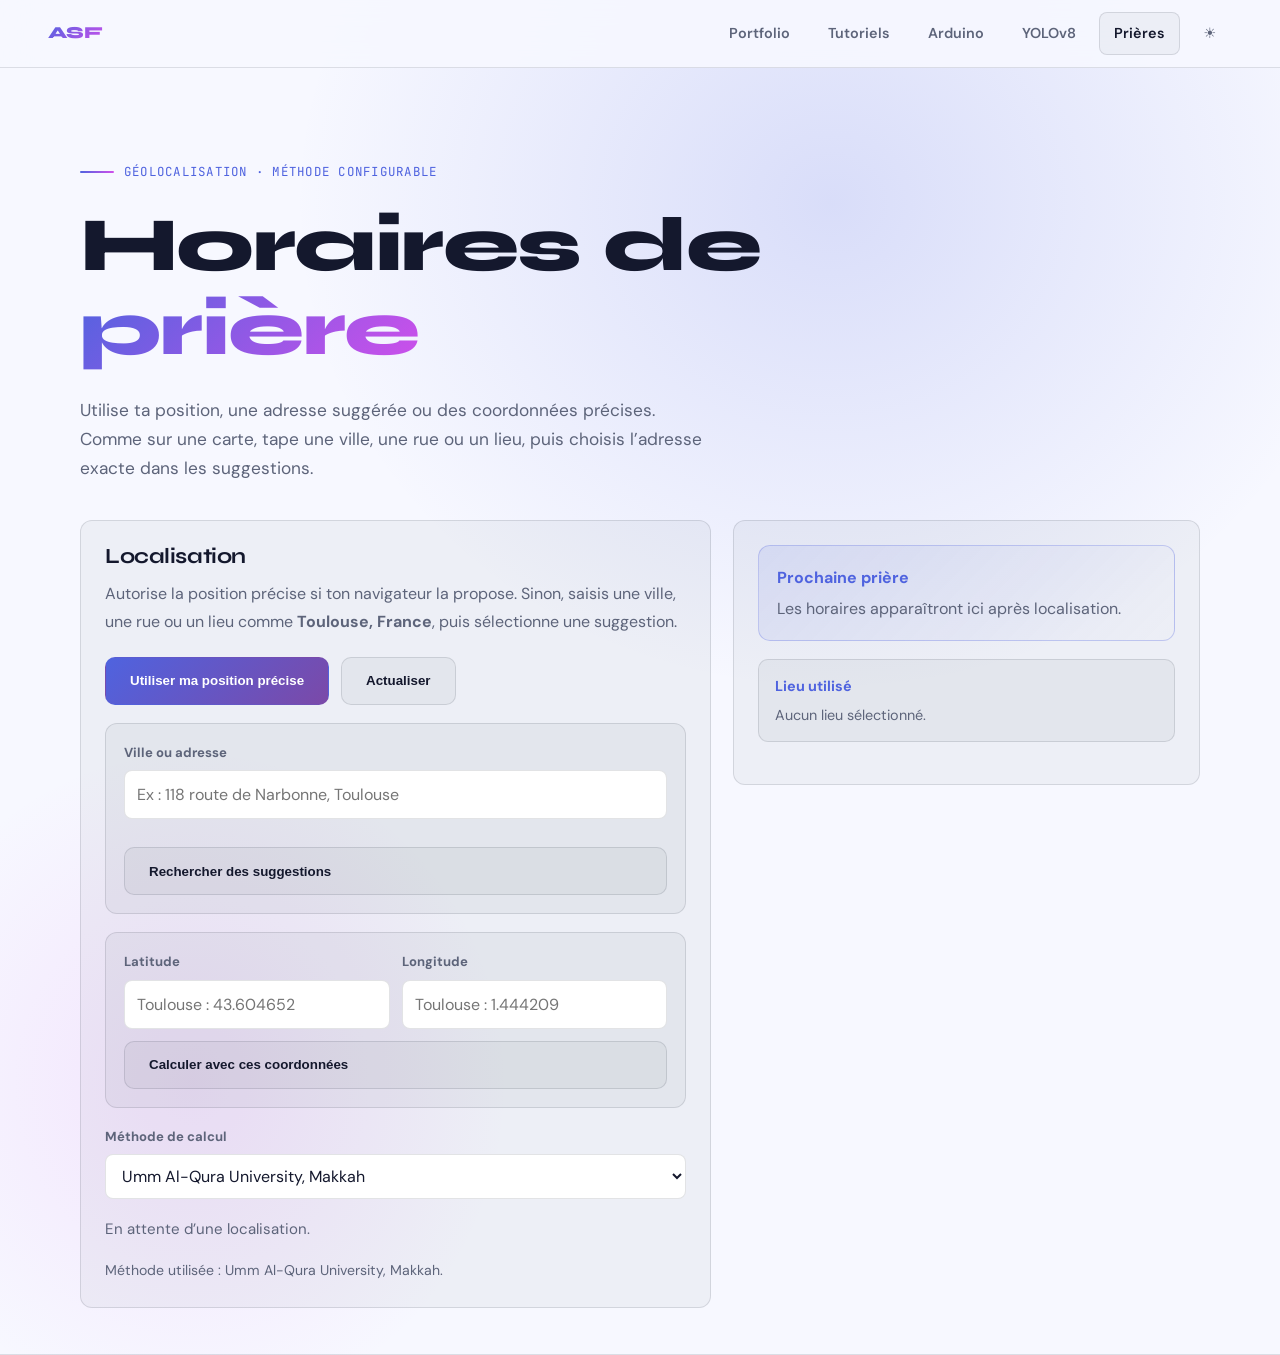
==== commit c54d54e6: "Show exact prayer calculation location" ====
--- a/prayer-times.html
+++ b/prayer-times.html
@@ -5,7 +5,7 @@
     <meta name="viewport" content="width=device-width, initial-scale=1.0">
     <title>Horaires de prière localisés | ASF</title>
     <link href="https://fonts.googleapis.com/css2?family=Syne:wght@400;600;700;800&family=DM+Sans:wght@300;400;500;700&family=JetBrains+Mono:wght@400;600&display=swap" rel="stylesheet">
-    <link rel="stylesheet" href="style.css?v=prayer-3">
+    <link rel="stylesheet" href="style.css?v=prayer-4">
 </head>
 <body>
     <nav>
@@ -96,17 +96,22 @@
                         <strong>Prochaine prière</strong>
                         <span>Les horaires apparaîtront ici après localisation.</span>
                     </div>
+                    <div class="location-summary" id="locationSummary">
+                        <strong>Lieu utilisé</strong>
+                        <span>Aucun lieu sélectionné.</span>
+                    </div>
                     <div class="prayer-times-grid" id="timesGrid"></div>
                 </section>
             </div>
         </div>
     </main>
 
-    <script src="script.js?v=prayer-3"></script>
+    <script src="script.js?v=prayer-4"></script>
     <script>
         const statusEl = document.getElementById("status");
         const gridEl = document.getElementById("timesGrid");
         const nextEl = document.getElementById("nextPrayer");
+        const locationSummaryEl = document.getElementById("locationSummary");
         const latInput = document.getElementById("latitude");
         const lonInput = document.getElementById("longitude");
         const addressInput = document.getElementById("address");
@@ -258,10 +263,21 @@
             statusEl.textContent = label;
         }
 
+        function updateLocationSummary(latitude, longitude, addressLabel, accuracy) {
+            const accuracyText = Number.isFinite(accuracy) ? ` · précision environ ${Math.round(accuracy)} m` : "";
+            const addressText = addressLabel ? `<span>${escapeHtml(addressLabel)}</span>` : "<span>Coordonnées manuelles ou position navigateur.</span>";
+            locationSummaryEl.innerHTML = `
+                <strong>Lieu utilisé</strong>
+                ${addressText}
+                <span>Lat ${latitude.toFixed(6)} · Lon ${longitude.toFixed(6)}${accuracyText}</span>
+            `;
+        }
+
         async function loadByCoordinates(latitude, longitude, accuracy, addressLabel) {
             lastRequest = { type: "coords", latitude, longitude, accuracy };
             latInput.value = latitude.toFixed(6);
             lonInput.value = longitude.toFixed(6);
+            updateLocationSummary(latitude, longitude, addressLabel, accuracy);
 
             const url = `https://api.aladhan.com/v1/timings/${todayForApi()}?latitude=${latitude}&longitude=${longitude}&method=${selectedMethod()}`;
             const accuracyText = Number.isFinite(accuracy) ? ` · précision navigateur : environ ${Math.round(accuracy)} m` : "";
--- a/style.css
+++ b/style.css
@@ -852,6 +852,22 @@
     color: var(--muted);
 }
 
+.location-summary {
+    margin-bottom: 18px;
+    padding: 14px 16px;
+    border: 1px solid var(--border);
+    border-radius: 10px;
+    background: var(--surface-2);
+    color: var(--muted);
+    font-size: 0.9rem;
+}
+
+.location-summary strong {
+    display: block;
+    margin-bottom: 4px;
+    color: var(--primary);
+}
+
 .method-note {
     margin-top: 16px;
     color: var(--muted);
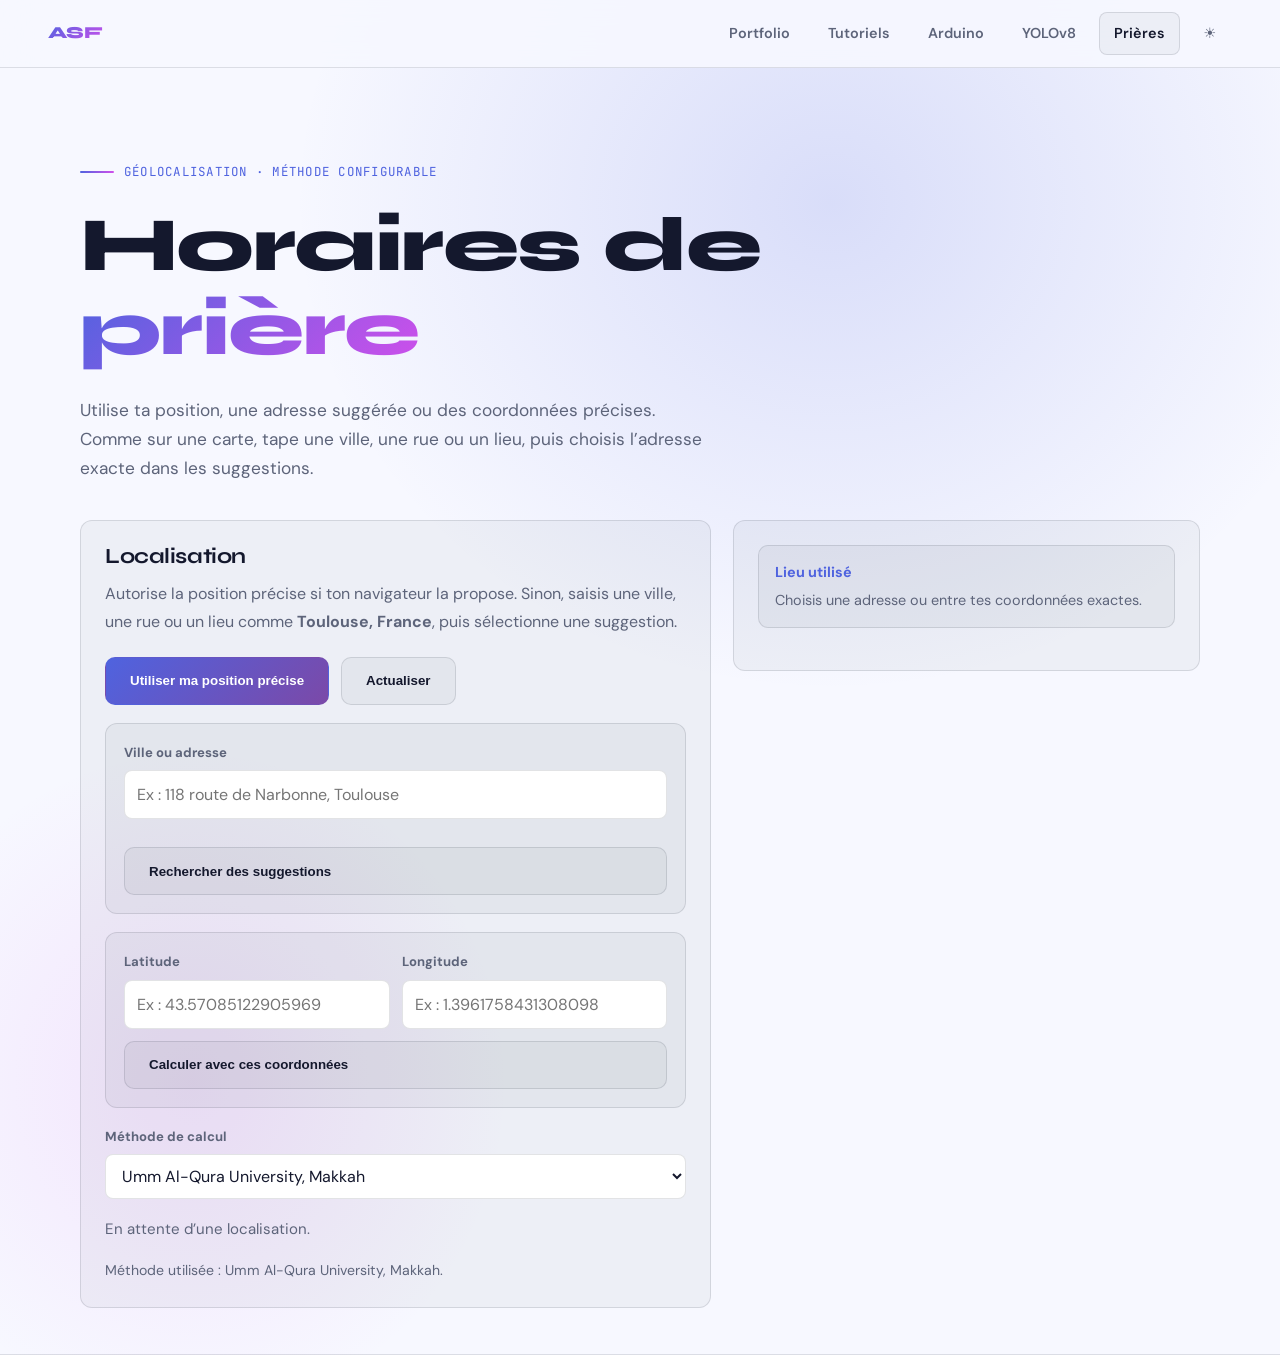
==== commit 9e7b67fc: "Use exact coordinates display for prayer page" ====
--- a/prayer-times.html
+++ b/prayer-times.html
@@ -5,7 +5,7 @@
     <meta name="viewport" content="width=device-width, initial-scale=1.0">
     <title>Horaires de prière localisés | ASF</title>
     <link href="https://fonts.googleapis.com/css2?family=Syne:wght@400;600;700;800&family=DM+Sans:wght@300;400;500;700&family=JetBrains+Mono:wght@400;600&display=swap" rel="stylesheet">
-    <link rel="stylesheet" href="style.css?v=prayer-4">
+    <link rel="stylesheet" href="style.css?v=prayer-5">
 </head>
 <body>
     <nav>
@@ -49,11 +49,11 @@
                         <div class="field-row">
                             <div class="field">
                                 <label for="latitude">Latitude</label>
-                                <input id="latitude" name="latitude" type="number" step="0.000001" placeholder="Toulouse : 43.604652">
+                                <input id="latitude" name="latitude" type="number" step="0.00000000000001" placeholder="Ex : 43.57085122905969">
                             </div>
                             <div class="field">
                                 <label for="longitude">Longitude</label>
-                                <input id="longitude" name="longitude" type="number" step="0.000001" placeholder="Toulouse : 1.444209">
+                                <input id="longitude" name="longitude" type="number" step="0.00000000000001" placeholder="Ex : 1.3961758431308098">
                             </div>
                         </div>
                         <button class="btn" type="submit">Calculer avec ces coordonnées</button>
@@ -92,13 +92,9 @@
                 </section>
 
                 <section class="prayer-card">
-                    <div class="next-prayer" id="nextPrayer">
-                        <strong>Prochaine prière</strong>
-                        <span>Les horaires apparaîtront ici après localisation.</span>
-                    </div>
                     <div class="location-summary" id="locationSummary">
                         <strong>Lieu utilisé</strong>
-                        <span>Aucun lieu sélectionné.</span>
+                        <span>Choisis une adresse ou entre tes coordonnées exactes.</span>
                     </div>
                     <div class="prayer-times-grid" id="timesGrid"></div>
                 </section>
@@ -106,11 +102,10 @@
         </div>
     </main>
 
-    <script src="script.js?v=prayer-4"></script>
+    <script src="script.js?v=prayer-5"></script>
     <script>
         const statusEl = document.getElementById("status");
         const gridEl = document.getElementById("timesGrid");
-        const nextEl = document.getElementById("nextPrayer");
         const locationSummaryEl = document.getElementById("locationSummary");
         const latInput = document.getElementById("latitude");
         const lonInput = document.getElementById("longitude");
@@ -158,29 +153,12 @@
             return date;
         }
 
-        function findNextPrayer(timings) {
-            const now = new Date();
-            const entries = Object.keys(prayerLabels)
-                .filter((key) => key !== "Sunrise")
-                .map((key) => ({ key, label: prayerLabels[key], time: cleanTime(timings[key]), date: timeToDate(timings[key]) }));
-
-            return entries.find((entry) => entry.date > now) || entries[0];
-        }
-
         function renderTimes(timings, meta) {
-            const next = findNextPrayer(timings);
             const methodName = meta.method?.name || selectedMethodName();
-            const timezone = meta.timezone || Intl.DateTimeFormat().resolvedOptions().timeZone;
-
-            nextEl.innerHTML = `
-                <strong>Prochaine prière : ${next.label}</strong>
-                <span>${next.time} · ${timezone}</span>
-            `;
 
             gridEl.innerHTML = Object.entries(prayerLabels).map(([key, label]) => {
-                const isNext = key === next.key;
                 return `
-                    <div class="prayer-time ${isNext ? "next" : ""}">
+                    <div class="prayer-time">
                         <span class="prayer-name">${label}</span>
                         <span class="prayer-clock">${cleanTime(timings[key])}</span>
                     </div>
@@ -269,19 +247,19 @@
             locationSummaryEl.innerHTML = `
                 <strong>Lieu utilisé</strong>
                 ${addressText}
-                <span>Lat ${latitude.toFixed(6)} · Lon ${longitude.toFixed(6)}${accuracyText}</span>
+                <span>Latitude ${latitude.toFixed(14)} · Longitude ${longitude.toFixed(14)}${accuracyText}</span>
             `;
         }
 
         async function loadByCoordinates(latitude, longitude, accuracy, addressLabel) {
             lastRequest = { type: "coords", latitude, longitude, accuracy };
-            latInput.value = latitude.toFixed(6);
-            lonInput.value = longitude.toFixed(6);
+            latInput.value = String(latitude);
+            lonInput.value = String(longitude);
             updateLocationSummary(latitude, longitude, addressLabel, accuracy);
 
             const url = `https://api.aladhan.com/v1/timings/${todayForApi()}?latitude=${latitude}&longitude=${longitude}&method=${selectedMethod()}`;
             const accuracyText = Number.isFinite(accuracy) ? ` · précision navigateur : environ ${Math.round(accuracy)} m` : "";
-            await fetchPrayerTimes(url, `Position utilisée : ${latitude.toFixed(5)}, ${longitude.toFixed(5)}${accuracyText}.`);
+            await fetchPrayerTimes(url, `Coordonnées utilisées : ${latitude.toFixed(14)}, ${longitude.toFixed(14)}${accuracyText}.`);
             if (addressLabel) detectedAddressEl.textContent = `Adresse : ${addressLabel}`;
         }
 
@@ -353,10 +331,13 @@
                 return;
             }
 
-            detectedAddressEl.textContent = "";
-            loadByCoordinates(latitude, longitude).catch((error) => {
-                statusEl.textContent = error.message;
-            });
+            detectedAddressEl.textContent = "Recherche de l’adresse correspondant aux coordonnées...";
+            reverseGeocode(latitude, longitude)
+                .then((result) => loadByCoordinates(latitude, longitude, undefined, result?.display_name))
+                .catch(() => loadByCoordinates(latitude, longitude))
+                .catch((error) => {
+                    statusEl.textContent = error.message;
+                });
         });
 
         document.getElementById("refreshTimes").addEventListener("click", () => {
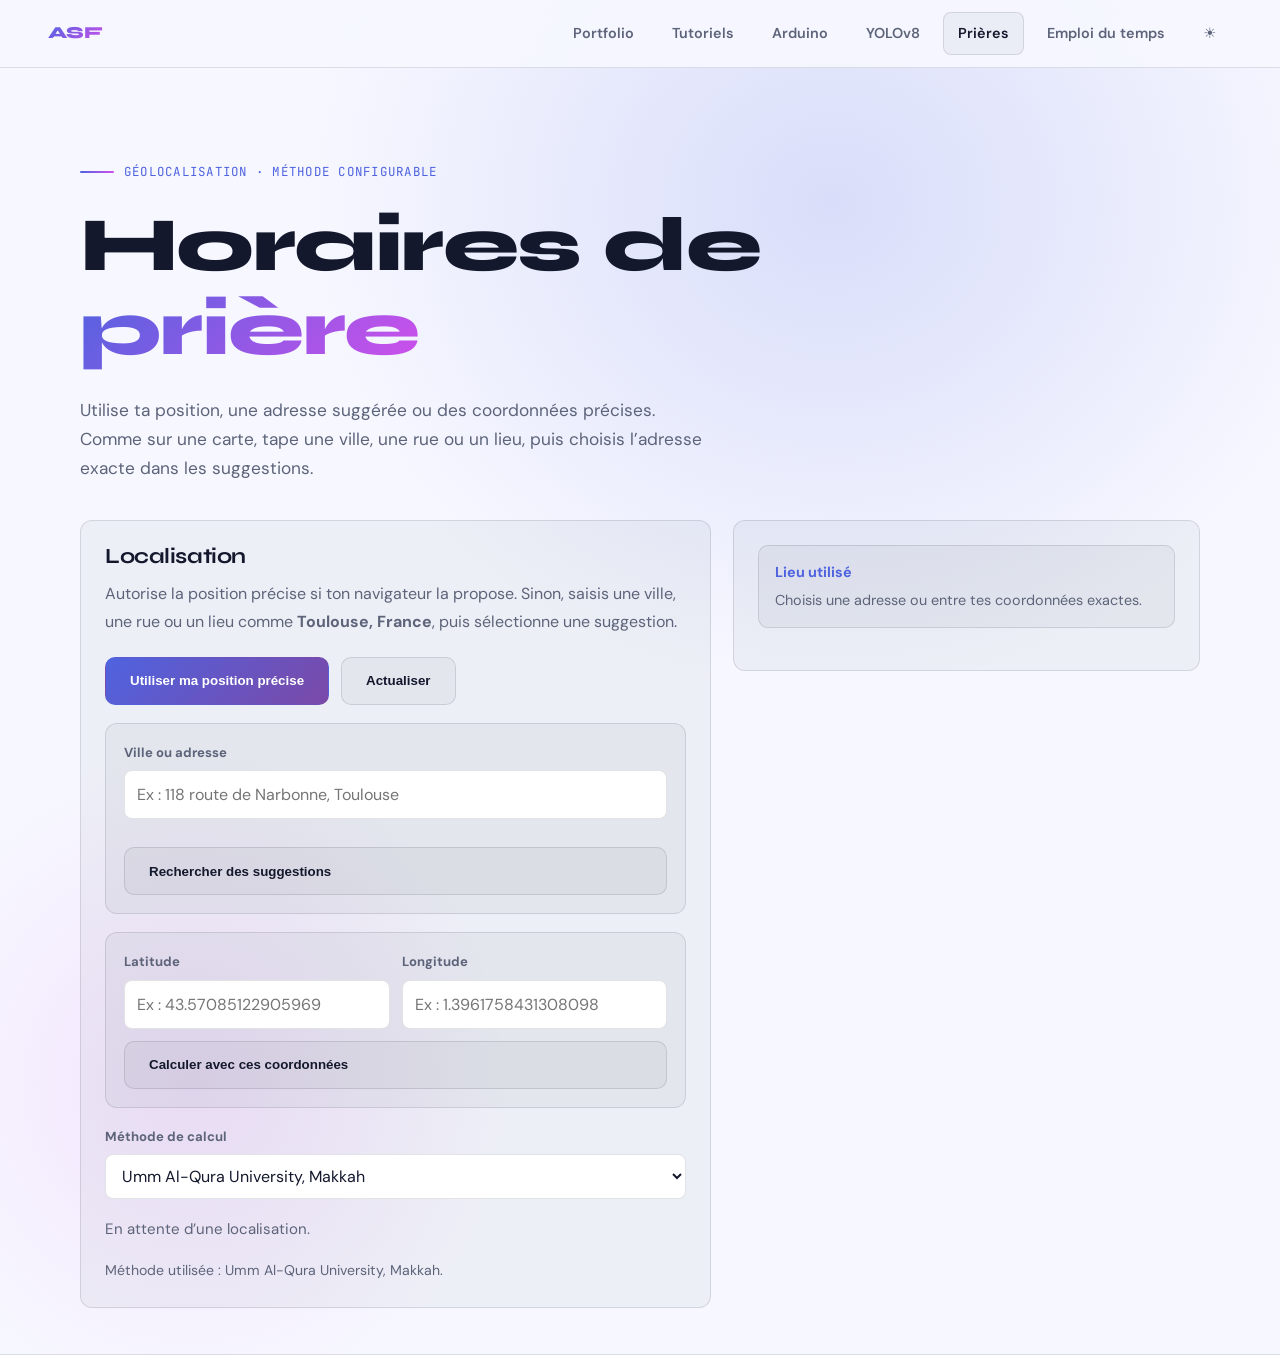
==== commit abaad743: "Add IUT timetable management app" ====
--- a/prayer-times.html
+++ b/prayer-times.html
@@ -5,7 +5,7 @@
     <meta name="viewport" content="width=device-width, initial-scale=1.0">
     <title>Horaires de prière localisés | ASF</title>
     <link href="https://fonts.googleapis.com/css2?family=Syne:wght@400;600;700;800&family=DM+Sans:wght@300;400;500;700&family=JetBrains+Mono:wght@400;600&display=swap" rel="stylesheet">
-    <link rel="stylesheet" href="style.css?v=prayer-5">
+    <link rel="stylesheet" href="style.css?v=timetable-1">
 </head>
 <body>
     <nav>
@@ -16,6 +16,7 @@
             <a href="tutorial-arduino.html" class="nav-link">Arduino</a>
             <a href="tutorial-yolo.html" class="nav-link">YOLOv8</a>
             <a href="prayer-times.html" class="nav-link active">Prières</a>
+            <a href="timetable.html" class="nav-link">Emploi du temps</a>
             <button class="theme-toggle" type="button" data-theme-toggle>🌙</button>
         </div>
     </nav>
@@ -102,7 +103,7 @@
         </div>
     </main>
 
-    <script src="script.js?v=prayer-5"></script>
+    <script src="script.js?v=timetable-1"></script>
     <script>
         const statusEl = document.getElementById("status");
         const gridEl = document.getElementById("timesGrid");
--- a/style.css
+++ b/style.css
@@ -925,3 +925,412 @@
     .stats-inner { grid-template-columns: 1fr; }
     .btn { width: 100%; justify-content: center; }
 }
+
+/* Timetable app */
+.app-shell {
+    min-height: calc(100vh - 68px);
+    display: grid;
+    grid-template-columns: 270px minmax(0, 1fr);
+    background: var(--bg);
+}
+
+.app-sidebar {
+    position: sticky;
+    top: 68px;
+    height: calc(100vh - 68px);
+    padding: 22px;
+    border-right: 1px solid var(--border);
+    background: var(--surface);
+    overflow-y: auto;
+}
+
+.app-brand {
+    margin-bottom: 24px;
+}
+
+.app-brand strong {
+    display: block;
+    font-family: "Syne", sans-serif;
+    font-size: 1.05rem;
+}
+
+.app-brand span {
+    color: var(--muted);
+    font-size: 0.86rem;
+}
+
+.app-menu {
+    display: grid;
+    gap: 6px;
+}
+
+.app-menu button {
+    width: 100%;
+    min-height: 42px;
+    border: 1px solid transparent;
+    border-radius: 8px;
+    padding: 9px 11px;
+    background: transparent;
+    color: var(--muted);
+    text-align: left;
+    font: inherit;
+    font-weight: 700;
+    cursor: pointer;
+}
+
+.app-menu button:hover,
+.app-menu button.active {
+    color: var(--text);
+    background: var(--surface-2);
+    border-color: var(--border);
+}
+
+.app-main {
+    min-width: 0;
+    padding: 24px;
+}
+
+.app-topbar {
+    display: flex;
+    align-items: flex-start;
+    justify-content: space-between;
+    gap: 20px;
+    margin-bottom: 20px;
+}
+
+.app-topbar h1 {
+    margin-bottom: 6px;
+    font-size: clamp(1.8rem, 3vw, 2.6rem);
+}
+
+.app-topbar p {
+    color: var(--muted);
+}
+
+.role-switcher {
+    display: flex;
+    gap: 8px;
+    flex-wrap: wrap;
+    justify-content: flex-end;
+}
+
+.role-switcher button,
+.toolbar button,
+.toolbar select,
+.toolbar input,
+.modal-actions button,
+.session-form input,
+.session-form select,
+.session-form textarea {
+    border: 1px solid var(--border);
+    border-radius: 8px;
+    background: var(--surface);
+    color: var(--text);
+    font: inherit;
+}
+
+.role-switcher button,
+.toolbar button,
+.modal-actions button {
+    min-height: 40px;
+    padding: 8px 13px;
+    cursor: pointer;
+    font-weight: 800;
+}
+
+.role-switcher button.active,
+.toolbar button.primary,
+.modal-actions button.primary {
+    border-color: transparent;
+    color: #fff;
+    background: linear-gradient(135deg, var(--primary), var(--secondary));
+}
+
+.kpi-grid {
+    display: grid;
+    grid-template-columns: repeat(4, minmax(0, 1fr));
+    gap: 12px;
+    margin-bottom: 18px;
+}
+
+.kpi-card {
+    border: 1px solid var(--border);
+    border-radius: 12px;
+    background: var(--surface-2);
+    padding: 18px;
+}
+
+.kpi-card span {
+    color: var(--muted);
+    font-size: 0.78rem;
+    font-weight: 800;
+    text-transform: uppercase;
+    letter-spacing: 0.06em;
+}
+
+.kpi-card strong {
+    display: block;
+    margin-top: 8px;
+    color: var(--primary);
+    font-family: "Syne", sans-serif;
+    font-size: 1.7rem;
+}
+
+.toolbar {
+    display: grid;
+    grid-template-columns: repeat(5, minmax(150px, 1fr)) auto;
+    gap: 10px;
+    margin-bottom: 16px;
+}
+
+.toolbar select,
+.toolbar input {
+    min-height: 42px;
+    padding: 8px 10px;
+}
+
+.week-bar {
+    display: flex;
+    align-items: center;
+    justify-content: space-between;
+    gap: 12px;
+    margin-bottom: 16px;
+    padding: 14px;
+    border: 1px solid var(--border);
+    border-radius: 12px;
+    background: var(--surface-2);
+}
+
+.week-title strong {
+    display: block;
+    color: var(--text);
+    font-size: 1.05rem;
+}
+
+.week-title span {
+    color: var(--muted);
+    font-size: 0.88rem;
+}
+
+.calendar-wrap {
+    overflow-x: auto;
+    border: 1px solid var(--border);
+    border-radius: 12px;
+    background: var(--surface);
+}
+
+.calendar-grid {
+    min-width: 980px;
+    display: grid;
+    grid-template-columns: 72px repeat(5, minmax(160px, 1fr));
+}
+
+.cal-head,
+.time-cell,
+.day-cell {
+    border-right: 1px solid var(--border);
+    border-bottom: 1px solid var(--border);
+}
+
+.cal-head {
+    min-height: 58px;
+    padding: 12px;
+    background: var(--surface-2);
+    color: var(--muted);
+    font-weight: 900;
+}
+
+.time-cell {
+    min-height: 86px;
+    padding: 10px;
+    color: var(--muted);
+    font-family: "JetBrains Mono", monospace;
+    font-size: 0.78rem;
+}
+
+.day-cell {
+    min-height: 86px;
+    padding: 7px;
+    background: linear-gradient(180deg, transparent, var(--surface-2));
+}
+
+.session-card {
+    border: 1px solid var(--border);
+    border-left: 5px solid var(--primary);
+    border-radius: 8px;
+    background: var(--surface);
+    padding: 8px;
+    box-shadow: 0 10px 28px rgba(0,0,0,0.12);
+    cursor: pointer;
+}
+
+.session-card + .session-card {
+    margin-top: 6px;
+}
+
+.session-card.conflict {
+    border-color: rgba(255,82,82,0.5);
+    border-left-color: #ff5252;
+}
+
+.session-card strong {
+    display: block;
+    margin-bottom: 2px;
+    font-size: 0.88rem;
+}
+
+.session-card span {
+    display: block;
+    color: var(--muted);
+    font-size: 0.76rem;
+}
+
+.session-type {
+    display: inline-block;
+    margin-bottom: 4px;
+    padding: 1px 7px;
+    border-radius: 999px;
+    background: var(--soft-primary);
+    color: var(--primary);
+    font-size: 0.68rem;
+    font-weight: 900;
+}
+
+.panel-grid {
+    display: grid;
+    grid-template-columns: 1.2fr 0.8fr;
+    gap: 16px;
+    margin-top: 18px;
+}
+
+.data-panel {
+    border: 1px solid var(--border);
+    border-radius: 12px;
+    background: var(--surface-2);
+    padding: 18px;
+}
+
+.data-panel h2 {
+    margin-bottom: 14px;
+    font-size: 1.15rem;
+}
+
+.data-list {
+    display: grid;
+    gap: 10px;
+}
+
+.data-row {
+    display: flex;
+    justify-content: space-between;
+    gap: 14px;
+    padding: 11px 0;
+    border-bottom: 1px solid var(--border);
+}
+
+.data-row:last-child { border-bottom: 0; }
+.data-row span { color: var(--muted); }
+
+.modal-backdrop {
+    position: fixed;
+    inset: 0;
+    z-index: 50;
+    display: none;
+    align-items: center;
+    justify-content: center;
+    padding: 20px;
+    background: rgba(0,0,0,0.55);
+}
+
+.modal-backdrop.open {
+    display: flex;
+}
+
+.modal {
+    width: min(680px, 100%);
+    max-height: 90vh;
+    overflow-y: auto;
+    border: 1px solid var(--border);
+    border-radius: 14px;
+    background: var(--surface);
+    padding: 22px;
+    box-shadow: var(--shadow);
+}
+
+.modal h2 {
+    margin-bottom: 14px;
+}
+
+.session-form {
+    display: grid;
+    gap: 12px;
+}
+
+.session-form .field-row {
+    grid-template-columns: repeat(2, minmax(0, 1fr));
+}
+
+.session-form input,
+.session-form select,
+.session-form textarea {
+    width: 100%;
+    min-height: 42px;
+    padding: 9px 10px;
+}
+
+.session-form textarea {
+    min-height: 80px;
+    resize: vertical;
+}
+
+.modal-actions {
+    display: flex;
+    justify-content: flex-end;
+    gap: 10px;
+    flex-wrap: wrap;
+    margin-top: 14px;
+}
+
+.toast {
+    position: fixed;
+    right: 20px;
+    bottom: 20px;
+    z-index: 80;
+    display: none;
+    max-width: 360px;
+    padding: 13px 15px;
+    border: 1px solid var(--soft-primary-strong);
+    border-radius: 10px;
+    background: var(--surface);
+    color: var(--text);
+    box-shadow: var(--shadow);
+}
+
+.toast.show {
+    display: block;
+}
+
+@media (max-width: 1050px) {
+    .app-shell { grid-template-columns: 1fr; }
+    .app-sidebar {
+        position: static;
+        height: auto;
+        border-right: 0;
+        border-bottom: 1px solid var(--border);
+    }
+    .app-menu { grid-template-columns: repeat(2, minmax(0, 1fr)); }
+    .toolbar { grid-template-columns: repeat(2, minmax(0, 1fr)); }
+    .kpi-grid { grid-template-columns: repeat(2, minmax(0, 1fr)); }
+    .panel-grid { grid-template-columns: 1fr; }
+}
+
+@media (max-width: 640px) {
+    .app-main { padding: 16px; }
+    .app-topbar,
+    .week-bar { flex-direction: column; align-items: stretch; }
+    .role-switcher { justify-content: flex-start; }
+    .toolbar,
+    .app-menu,
+    .kpi-grid,
+    .session-form .field-row { grid-template-columns: 1fr; }
+}
